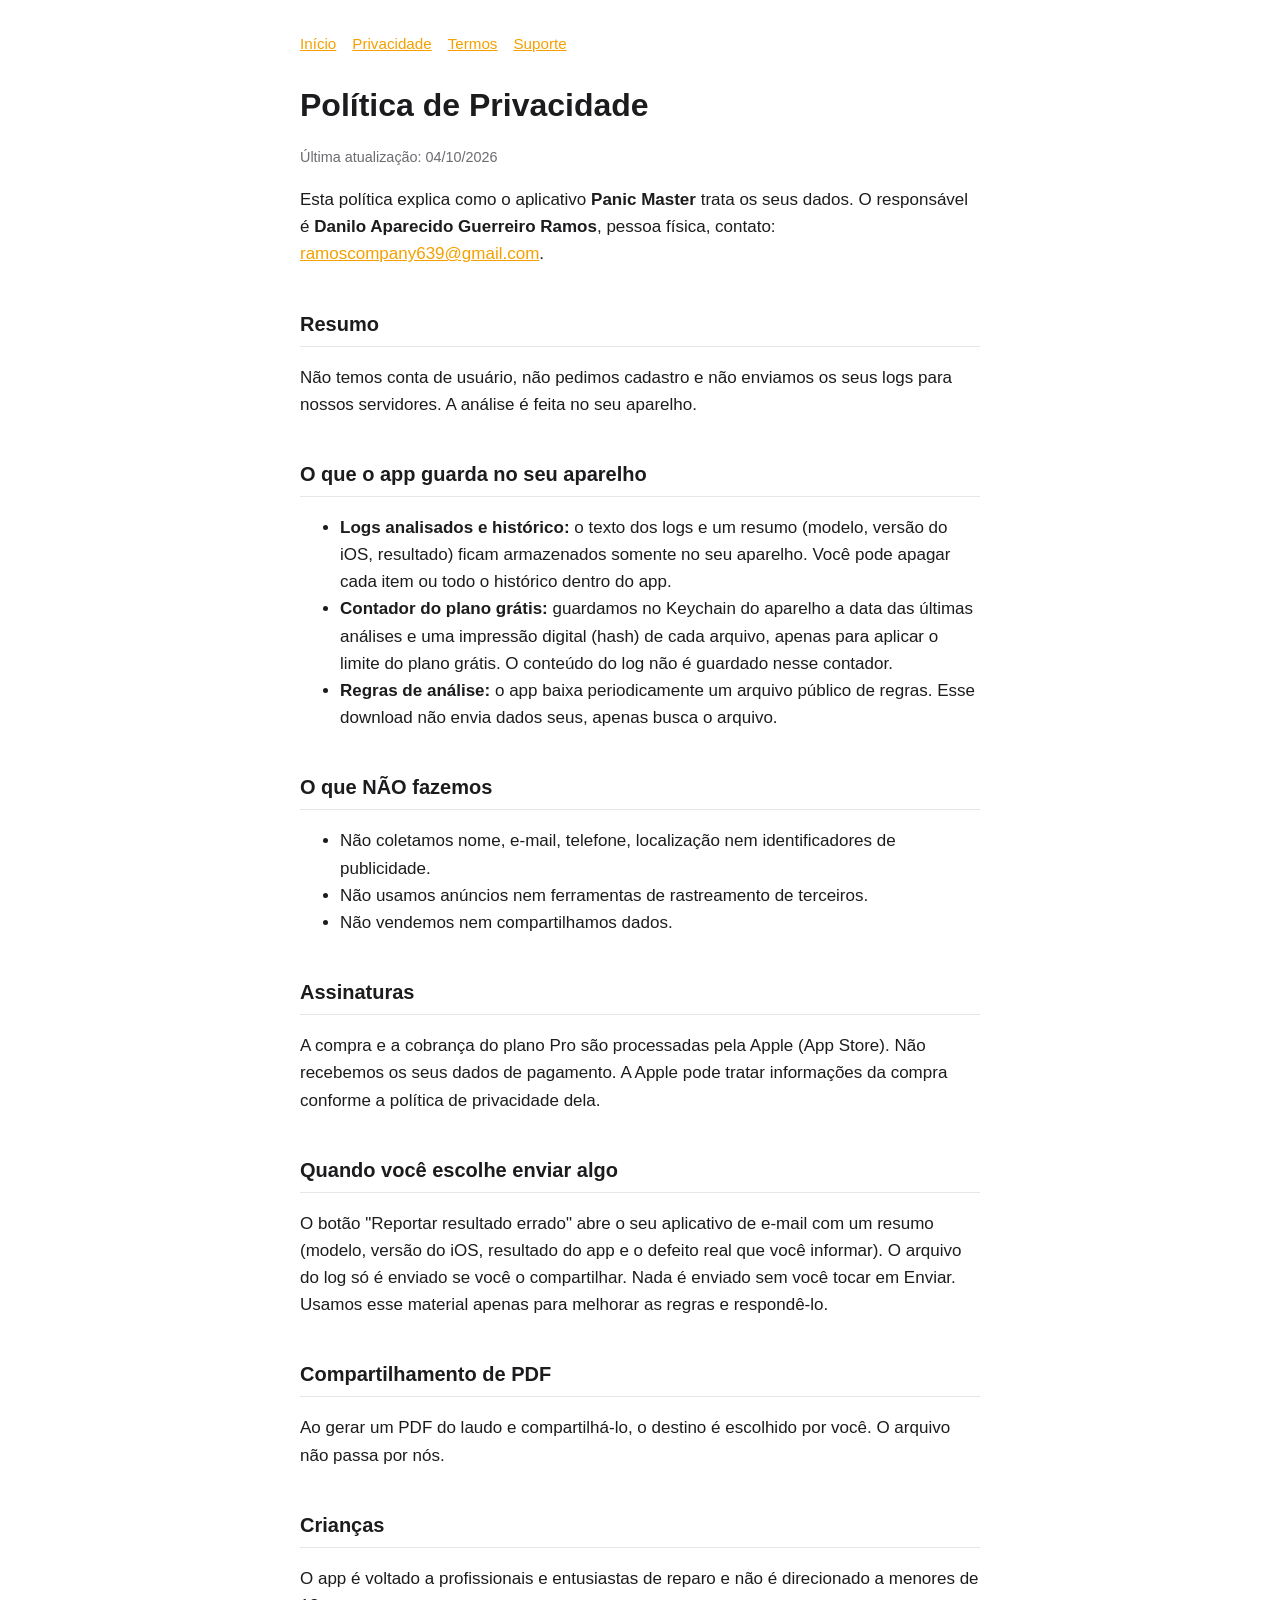
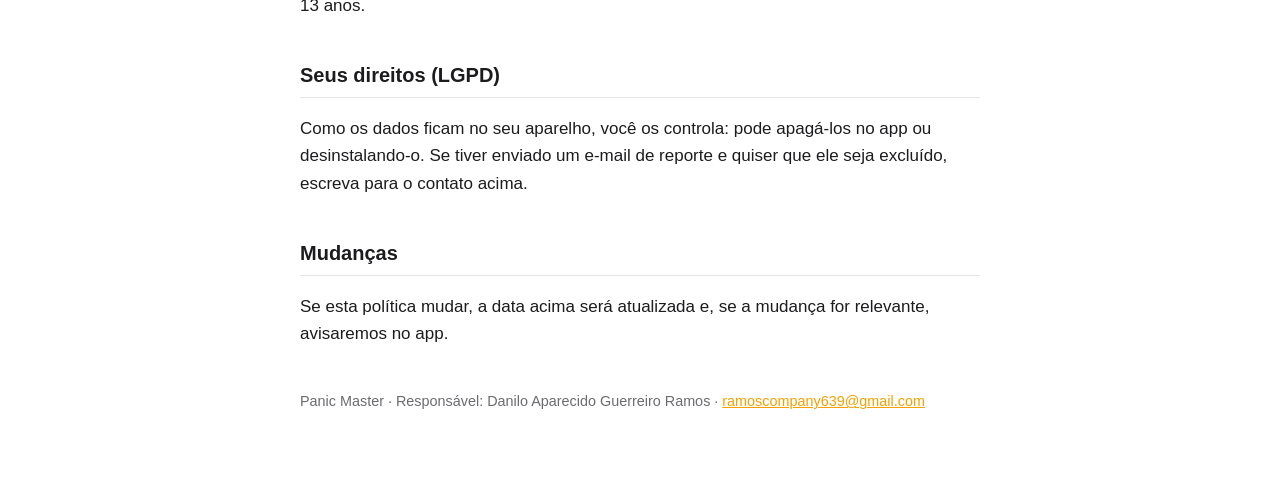
==== privacidade.html @ ba3c9357 "Add files via upload" ====
<!doctype html><html lang="pt-BR"><head><meta charset="utf-8"><meta name="viewport" content="width=device-width,initial-scale=1"><title>Política de Privacidade · Panic Master</title><link rel="stylesheet" href="style.css"></head><body><main><nav><a href="index.html">Início</a><a href="privacidade.html">Privacidade</a><a href="termos.html">Termos</a><a href="suporte.html">Suporte</a></nav><h1>Política de Privacidade</h1><p class="mut">Última atualização: 04/10/2026</p>
<p>Esta política explica como o aplicativo <strong>Panic Master</strong> trata os seus dados. O responsável é <strong>Danilo Aparecido Guerreiro Ramos</strong>, pessoa física, contato: <a href="mailto:ramoscompany639@gmail.com">ramoscompany639@gmail.com</a>.</p>
<h2>Resumo</h2>
<p>Não temos conta de usuário, não pedimos cadastro e não enviamos os seus logs para nossos servidores. A análise é feita no seu aparelho.</p>
<h2>O que o app guarda no seu aparelho</h2>
<ul>
<li><strong>Logs analisados e histórico:</strong> o texto dos logs e um resumo (modelo, versão do iOS, resultado) ficam armazenados somente no seu aparelho. Você pode apagar cada item ou todo o histórico dentro do app.</li>
<li><strong>Contador do plano grátis:</strong> guardamos no Keychain do aparelho a data das últimas análises e uma impressão digital (hash) de cada arquivo, apenas para aplicar o limite do plano grátis. O conteúdo do log não é guardado nesse contador.</li>
<li><strong>Regras de análise:</strong> o app baixa periodicamente um arquivo público de regras. Esse download não envia dados seus, apenas busca o arquivo.</li>
</ul>
<h2>O que NÃO fazemos</h2>
<ul>
<li>Não coletamos nome, e-mail, telefone, localização nem identificadores de publicidade.</li>
<li>Não usamos anúncios nem ferramentas de rastreamento de terceiros.</li>
<li>Não vendemos nem compartilhamos dados.</li>
</ul>
<h2>Assinaturas</h2>
<p>A compra e a cobrança do plano Pro são processadas pela Apple (App Store). Não recebemos os seus dados de pagamento. A Apple pode tratar informações da compra conforme a política de privacidade dela.</p>
<h2>Quando você escolhe enviar algo</h2>
<p>O botão "Reportar resultado errado" abre o seu aplicativo de e-mail com um resumo (modelo, versão do iOS, resultado do app e o defeito real que você informar). O arquivo do log só é enviado se você o compartilhar. Nada é enviado sem você tocar em Enviar. Usamos esse material apenas para melhorar as regras e respondê-lo.</p>
<h2>Compartilhamento de PDF</h2>
<p>Ao gerar um PDF do laudo e compartilhá-lo, o destino é escolhido por você. O arquivo não passa por nós.</p>
<h2>Crianças</h2>
<p>O app é voltado a profissionais e entusiastas de reparo e não é direcionado a menores de 13 anos.</p>
<h2>Seus direitos (LGPD)</h2>
<p>Como os dados ficam no seu aparelho, você os controla: pode apagá-los no app ou desinstalando-o. Se tiver enviado um e-mail de reporte e quiser que ele seja excluído, escreva para o contato acima.</p>
<h2>Mudanças</h2>
<p>Se esta política mudar, a data acima será atualizada e, se a mudança for relevante, avisaremos no app.</p><footer>Panic Master · Responsável: Danilo Aparecido Guerreiro Ramos · <a href="mailto:ramoscompany639@gmail.com">ramoscompany639@gmail.com</a></footer></main></body></html>
---- style.css ----
:root{--bg:#fff;--fg:#1c1c1e;--mut:#6b6b70;--acc:#f5a000;--line:#e5e5ea}
@media(prefers-color-scheme:dark){:root{--bg:#111113;--fg:#f2f2f4;--mut:#9a9aa0;--line:#2a2a2e}}
*{box-sizing:border-box}
body{margin:0;background:var(--bg);color:var(--fg);font:17px/1.6 -apple-system,BlinkMacSystemFont,"Segoe UI",Roboto,sans-serif}
main{max-width:720px;margin:0 auto;padding:32px 20px 64px}
h1{font-size:2rem;margin:.2em 0}h2{font-size:1.25rem;margin-top:2em;border-bottom:1px solid var(--line);padding-bottom:.3em}
a{color:var(--acc)}nav{display:flex;gap:16px;flex-wrap:wrap;margin-bottom:24px;font-size:.95rem}
.mut{color:var(--mut);font-size:.9rem}footer{margin-top:3em;color:var(--mut);font-size:.9rem}
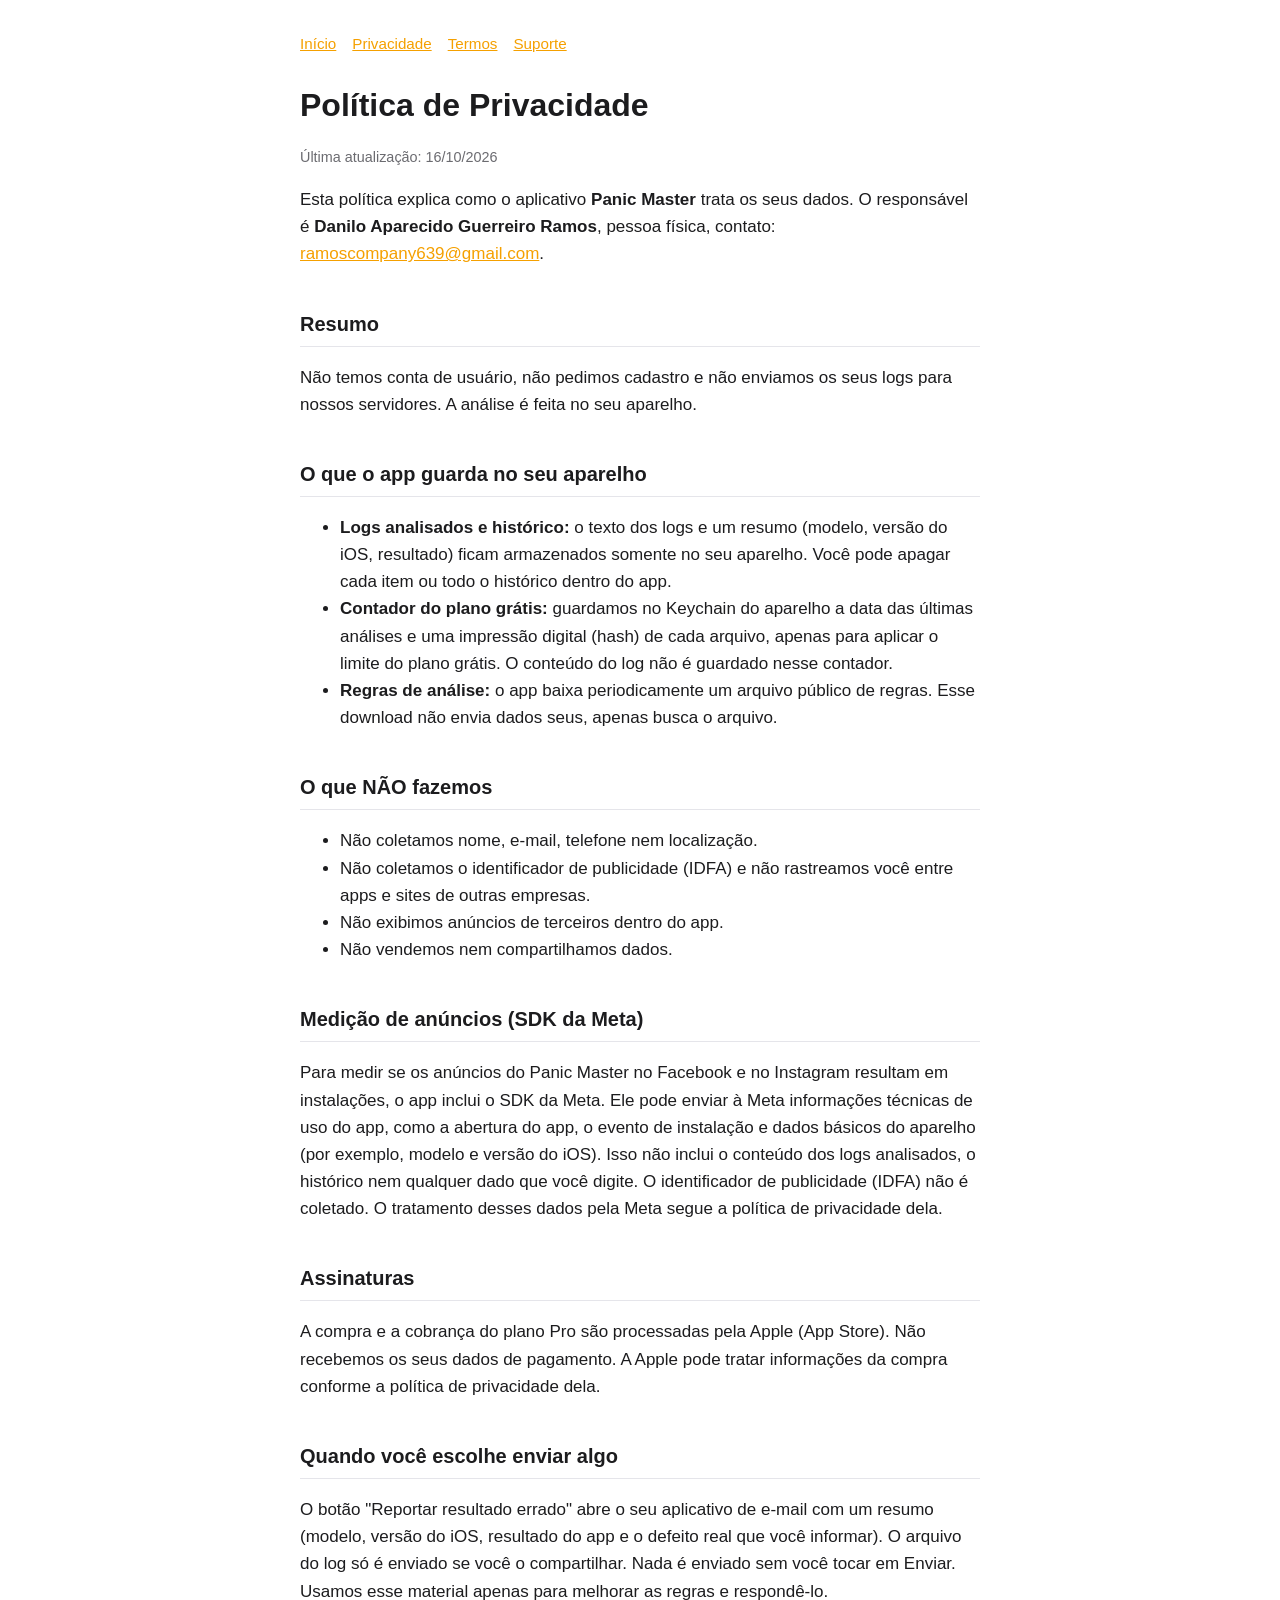
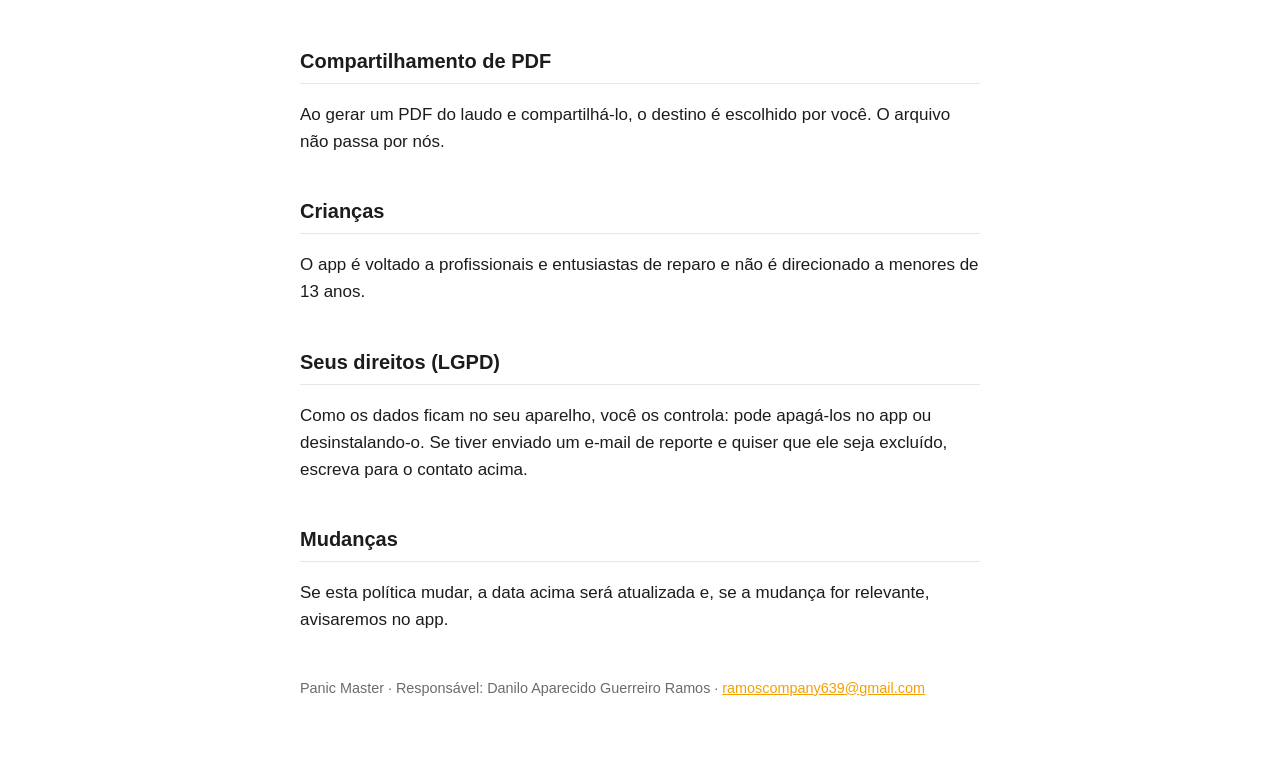
==== commit 287b5a76: "Add files via upload" ====
--- a/privacidade.html
+++ b/privacidade.html
@@ -1,4 +1,4 @@
-<!doctype html><html lang="pt-BR"><head><meta charset="utf-8"><meta name="viewport" content="width=device-width,initial-scale=1"><title>Política de Privacidade · Panic Master</title><link rel="stylesheet" href="style.css"></head><body><main><nav><a href="index.html">Início</a><a href="privacidade.html">Privacidade</a><a href="termos.html">Termos</a><a href="suporte.html">Suporte</a></nav><h1>Política de Privacidade</h1><p class="mut">Última atualização: 04/10/2026</p>
+<!doctype html><html lang="pt-BR"><head><meta charset="utf-8"><meta name="viewport" content="width=device-width,initial-scale=1"><title>Política de Privacidade · Panic Master</title><link rel="stylesheet" href="style.css"></head><body><main><nav><a href="index.html">Início</a><a href="privacidade.html">Privacidade</a><a href="termos.html">Termos</a><a href="suporte.html">Suporte</a></nav><h1>Política de Privacidade</h1><p class="mut">Última atualização: 16/10/2026</p>
 <p>Esta política explica como o aplicativo <strong>Panic Master</strong> trata os seus dados. O responsável é <strong>Danilo Aparecido Guerreiro Ramos</strong>, pessoa física, contato: <a href="mailto:ramoscompany639@gmail.com">ramoscompany639@gmail.com</a>.</p>
 <h2>Resumo</h2>
 <p>Não temos conta de usuário, não pedimos cadastro e não enviamos os seus logs para nossos servidores. A análise é feita no seu aparelho.</p>
@@ -10,10 +10,13 @@
 </ul>
 <h2>O que NÃO fazemos</h2>
 <ul>
-<li>Não coletamos nome, e-mail, telefone, localização nem identificadores de publicidade.</li>
-<li>Não usamos anúncios nem ferramentas de rastreamento de terceiros.</li>
+<li>Não coletamos nome, e-mail, telefone nem localização.</li>
+<li>Não coletamos o identificador de publicidade (IDFA) e não rastreamos você entre apps e sites de outras empresas.</li>
+<li>Não exibimos anúncios de terceiros dentro do app.</li>
 <li>Não vendemos nem compartilhamos dados.</li>
 </ul>
+<h2>Medição de anúncios (SDK da Meta)</h2>
+<p>Para medir se os anúncios do Panic Master no Facebook e no Instagram resultam em instalações, o app inclui o SDK da Meta. Ele pode enviar à Meta informações técnicas de uso do app, como a abertura do app, o evento de instalação e dados básicos do aparelho (por exemplo, modelo e versão do iOS). Isso não inclui o conteúdo dos logs analisados, o histórico nem qualquer dado que você digite. O identificador de publicidade (IDFA) não é coletado. O tratamento desses dados pela Meta segue a política de privacidade dela.</p>
 <h2>Assinaturas</h2>
 <p>A compra e a cobrança do plano Pro são processadas pela Apple (App Store). Não recebemos os seus dados de pagamento. A Apple pode tratar informações da compra conforme a política de privacidade dela.</p>
 <h2>Quando você escolhe enviar algo</h2>
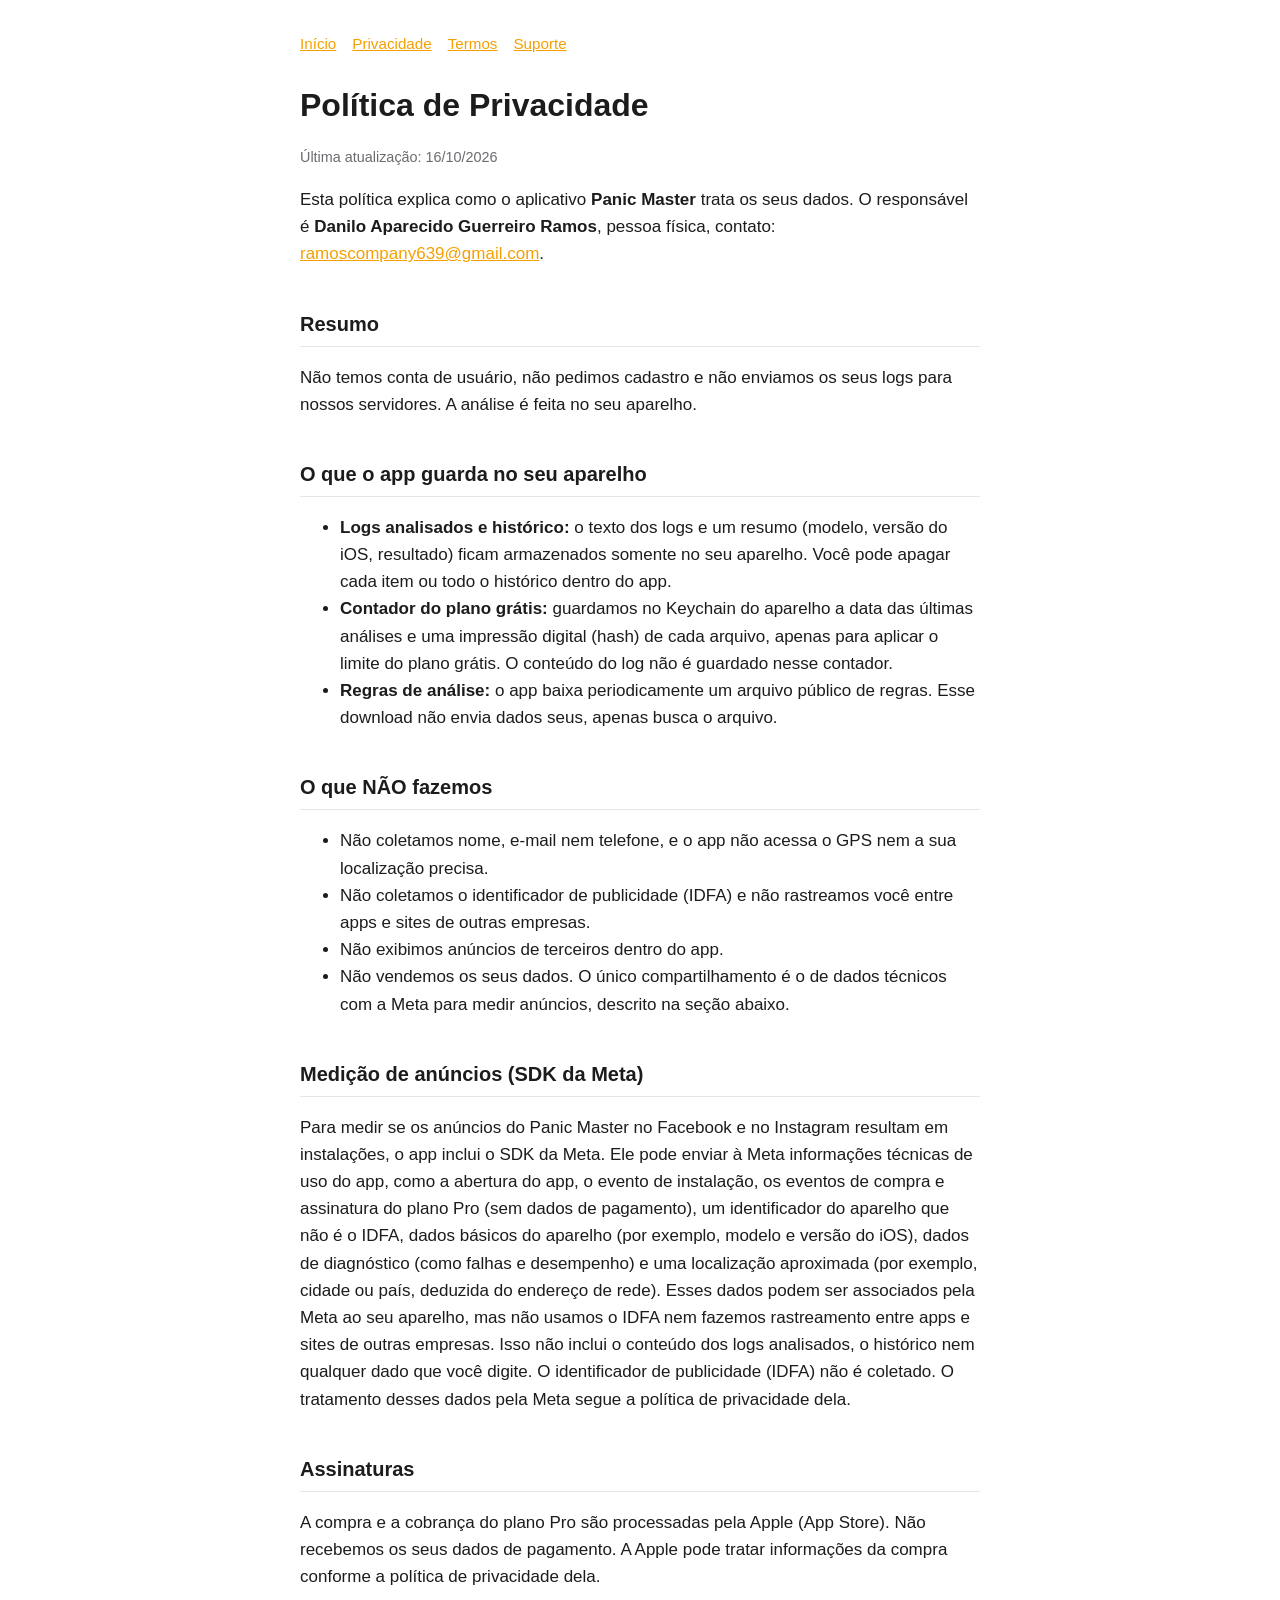
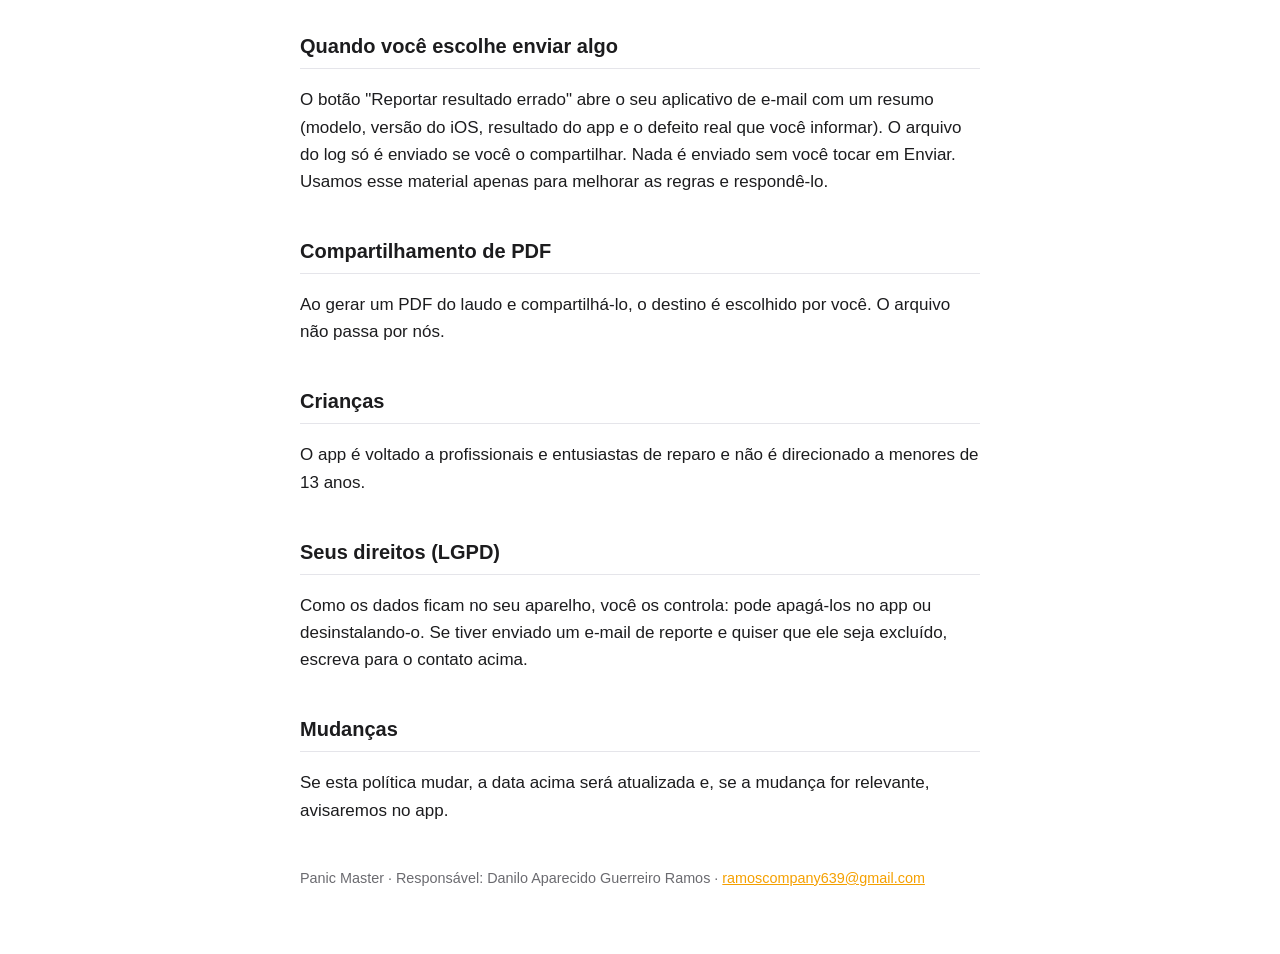
==== commit 19af2883: "Add files via upload" ====
--- a/privacidade.html
+++ b/privacidade.html
@@ -10,13 +10,13 @@
 </ul>
 <h2>O que NÃO fazemos</h2>
 <ul>
-<li>Não coletamos nome, e-mail, telefone nem localização.</li>
+<li>Não coletamos nome, e-mail nem telefone, e o app não acessa o GPS nem a sua localização precisa.</li>
 <li>Não coletamos o identificador de publicidade (IDFA) e não rastreamos você entre apps e sites de outras empresas.</li>
 <li>Não exibimos anúncios de terceiros dentro do app.</li>
-<li>Não vendemos nem compartilhamos dados.</li>
+<li>Não vendemos os seus dados. O único compartilhamento é o de dados técnicos com a Meta para medir anúncios, descrito na seção abaixo.</li>
 </ul>
 <h2>Medição de anúncios (SDK da Meta)</h2>
-<p>Para medir se os anúncios do Panic Master no Facebook e no Instagram resultam em instalações, o app inclui o SDK da Meta. Ele pode enviar à Meta informações técnicas de uso do app, como a abertura do app, o evento de instalação e dados básicos do aparelho (por exemplo, modelo e versão do iOS). Isso não inclui o conteúdo dos logs analisados, o histórico nem qualquer dado que você digite. O identificador de publicidade (IDFA) não é coletado. O tratamento desses dados pela Meta segue a política de privacidade dela.</p>
+<p>Para medir se os anúncios do Panic Master no Facebook e no Instagram resultam em instalações, o app inclui o SDK da Meta. Ele pode enviar à Meta informações técnicas de uso do app, como a abertura do app, o evento de instalação, os eventos de compra e assinatura do plano Pro (sem dados de pagamento), um identificador do aparelho que não é o IDFA, dados básicos do aparelho (por exemplo, modelo e versão do iOS), dados de diagnóstico (como falhas e desempenho) e uma localização aproximada (por exemplo, cidade ou país, deduzida do endereço de rede). Esses dados podem ser associados pela Meta ao seu aparelho, mas não usamos o IDFA nem fazemos rastreamento entre apps e sites de outras empresas. Isso não inclui o conteúdo dos logs analisados, o histórico nem qualquer dado que você digite. O identificador de publicidade (IDFA) não é coletado. O tratamento desses dados pela Meta segue a política de privacidade dela.</p>
 <h2>Assinaturas</h2>
 <p>A compra e a cobrança do plano Pro são processadas pela Apple (App Store). Não recebemos os seus dados de pagamento. A Apple pode tratar informações da compra conforme a política de privacidade dela.</p>
 <h2>Quando você escolhe enviar algo</h2>
